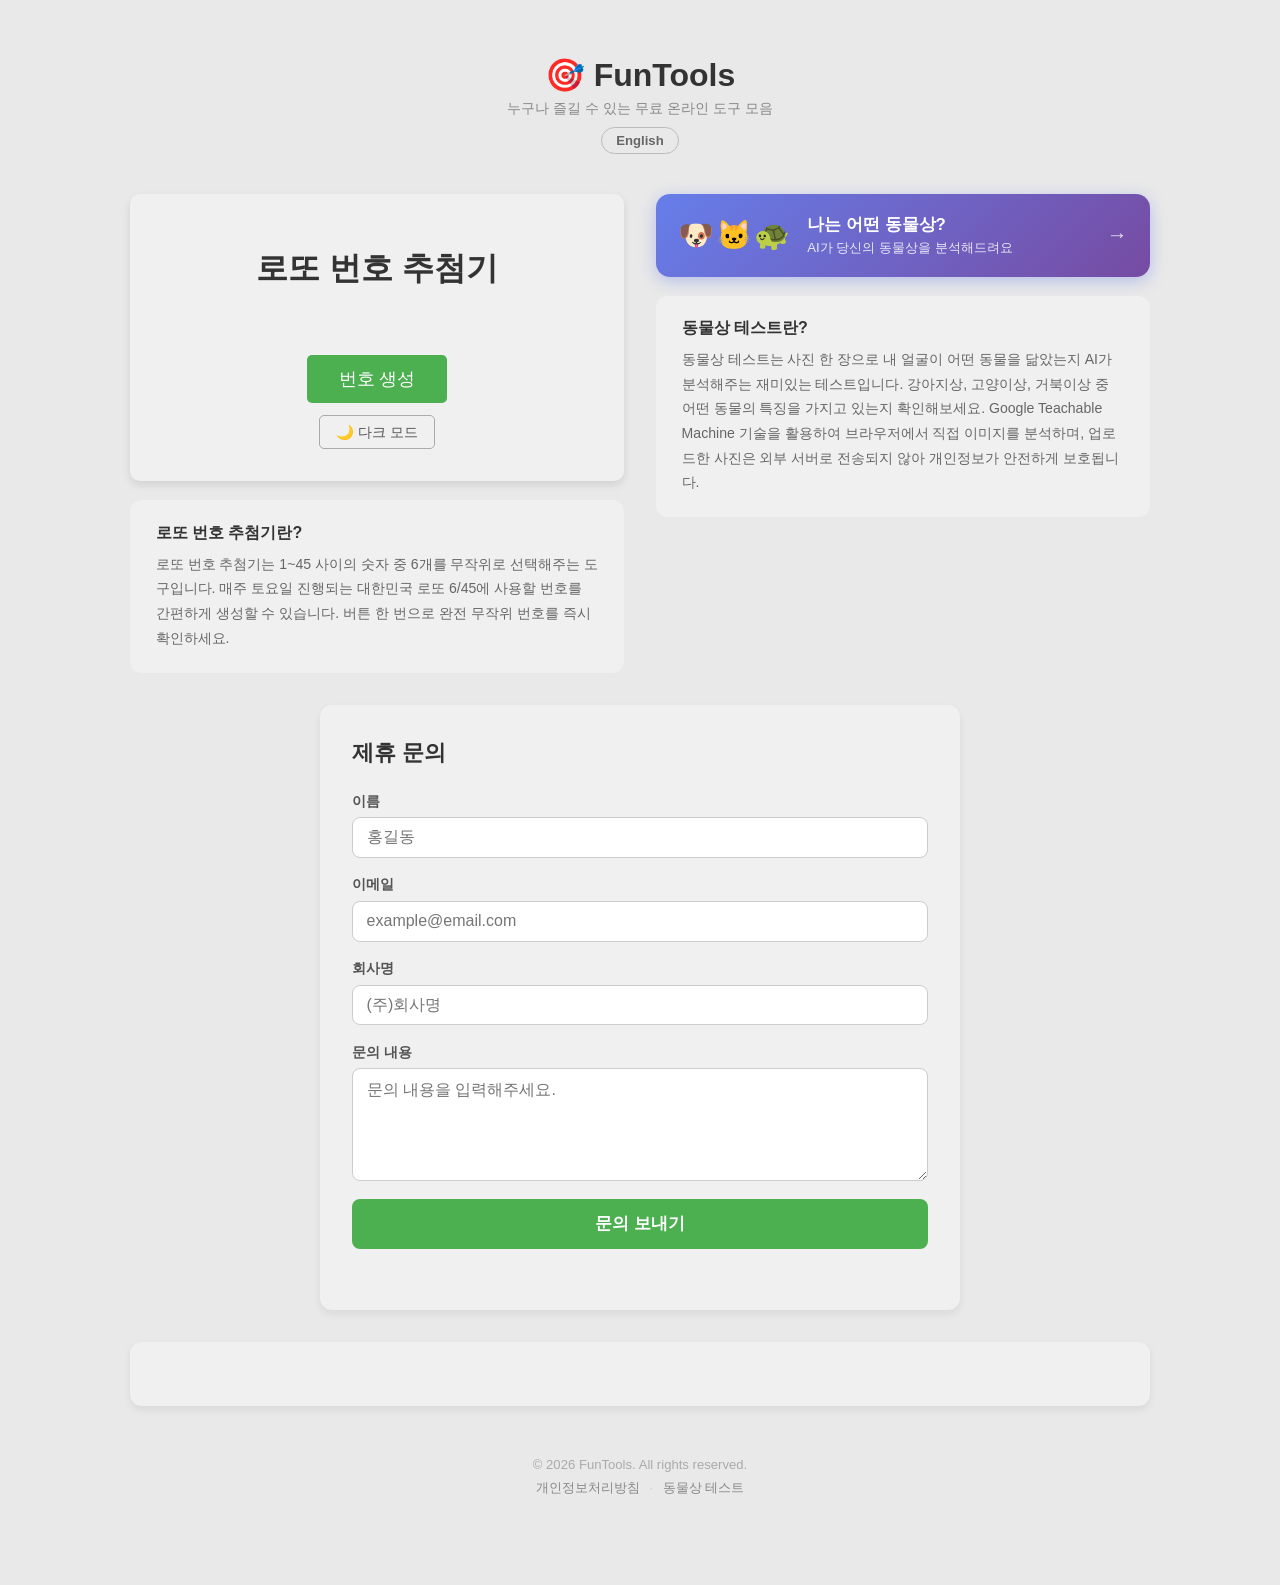
==== index.html @ 3e199669 "SEO 완전 최적화: OG, Twitter Card, canonical, hreflang, JSON-LD, sitemap, robots.txt - robots.txt 추가 (네이버" ====
<!DOCTYPE html>
<html lang="ko">
<head>
    <!-- Google tag (gtag.js) -->
    <script async src="https://www.googletagmanager.com/gtag/js?id=G-L7MKMMWJH9"></script>
    <script>
      window.dataLayer = window.dataLayer || [];
      function gtag(){dataLayer.push(arguments);}
      gtag('js', new Date());

      gtag('config', 'G-L7MKMMWJH9');
    </script>
    <script type="text/javascript">
      (function(c,l,a,r,i,t,y){
          c[a]=c[a]||function(){(c[a].q=c[a].q||[]).push(arguments)};
          t=l.createElement(r);t.async=1;t.src="https://www.clarity.ms/tag/"+i;
          y=l.getElementsByTagName(r)[0];y.parentNode.insertBefore(t,y);
      })(window, document, "clarity", "script", "wfk1ps9vyi");
    </script>
    <meta charset="UTF-8">
    <meta name="viewport" content="width=device-width, initial-scale=1.0">
    <title>FunTools — 로또 번호 추첨기 & 동물상 테스트</title>
    <meta name="description" content="무료 온라인 도구 모음. AI 동물상 테스트로 내 얼굴이 어떤 동물을 닮았는지 알아보고, 로또 번호 추첨기로 행운의 번호를 뽑아보세요.">
    <meta name="keywords" content="동물상 테스트, 로또 번호 추첨기, AI 테스트, 무료 도구, 재미있는 테스트">
    <meta name="robots" content="index, follow">
    <meta name="author" content="FunTools">
    <meta name="theme-color" content="#667eea">
    <!-- Canonical -->
    <link rel="canonical" href="https://vyohannn-lab.github.io/product-001/">
    <!-- hreflang -->
    <link rel="alternate" hreflang="ko" href="https://vyohannn-lab.github.io/product-001/">
    <link rel="alternate" hreflang="en" href="https://vyohannn-lab.github.io/product-001/">
    <link rel="alternate" hreflang="x-default" href="https://vyohannn-lab.github.io/product-001/">
    <!-- Open Graph -->
    <meta property="og:type" content="website">
    <meta property="og:site_name" content="FunTools">
    <meta property="og:title" content="FunTools — 로또 번호 추첨기 & 동물상 테스트">
    <meta property="og:description" content="무료 온라인 도구 모음. AI 동물상 테스트로 내 얼굴이 어떤 동물을 닮았는지 알아보고, 로또 번호 추첨기로 행운의 번호를 뽑아보세요.">
    <meta property="og:url" content="https://vyohannn-lab.github.io/product-001/">
    <meta property="og:locale" content="ko_KR">
    <meta property="og:locale:alternate" content="en_US">
    <!-- Twitter Card -->
    <meta name="twitter:card" content="summary">
    <meta name="twitter:title" content="FunTools — 로또 번호 추첨기 & 동물상 테스트">
    <meta name="twitter:description" content="무료 온라인 도구 모음. AI 동물상 테스트로 내 얼굴이 어떤 동물을 닮았는지 알아보고, 로또 번호 추첨기로 행운의 번호를 뽑아보세요.">
    <!-- Structured Data -->
    <script type="application/ld+json">
    {
      "@context": "https://schema.org",
      "@type": "WebSite",
      "name": "FunTools",
      "url": "https://vyohannn-lab.github.io/product-001/",
      "description": "무료 온라인 도구 모음 — 로또 번호 추첨기, AI 동물상 테스트",
      "inLanguage": ["ko", "en"]
    }
    </script>
    <script type="application/ld+json">
    {
      "@context": "https://schema.org",
      "@type": "ItemList",
      "name": "FunTools 도구 목록",
      "itemListElement": [
        {
          "@type": "ListItem",
          "position": 1,
          "name": "로또 번호 추첨기",
          "url": "https://vyohannn-lab.github.io/product-001/"
        },
        {
          "@type": "ListItem",
          "position": 2,
          "name": "AI 동물상 테스트",
          "url": "https://vyohannn-lab.github.io/product-001/animal-test.html"
        }
      ]
    }
    </script>
    <link rel="icon" href="hamsterman.ico" type="image/x-icon">
    <link rel="stylesheet" href="style.css">
    <meta name="google-adsense-account" content="ca-pub-7044177607385540">
    <script async src="https://pagead2.googlesyndication.com/pagead/js/adsbygoogle.js?client=ca-pub-7044177607385540" crossorigin="anonymous"></script>
</head>
<body>
<div class="page-outer">
    <div class="page-wrapper">

        <header class="site-header">
            <h1 class="site-title">🎯 FunTools</h1>
            <p class="site-desc" data-i18n="site-desc">누구나 즐길 수 있는 무료 온라인 도구 모음</p>
            <button class="lang-toggle" onclick="Lang.toggle()">English</button>
        </header>

        <!-- 2-column on desktop, 1-column on mobile -->
        <div class="tools-grid">
            <div class="tool-col">
                <lotto-generator></lotto-generator>
                <section class="content-section">
                    <h2 class="section-title" data-i18n="lotto-section-title">로또 번호 추첨기란?</h2>
                    <p class="section-text" data-i18n="lotto-section-text">로또 번호 추첨기는 1~45 사이의 숫자 중 6개를 무작위로 선택해주는 도구입니다. 매주 토요일 진행되는 대한민국 로또 6/45에 사용할 번호를 간편하게 생성할 수 있습니다. 버튼 한 번으로 완전 무작위 번호를 즉시 확인하세요.</p>
                </section>
            </div>
            <div class="tool-col">
                <a href="animal-test.html" class="animal-banner">
                    <div class="animal-banner-icons">🐶🐱🐢</div>
                    <div class="animal-banner-text">
                        <strong data-i18n="animal-banner-title">나는 어떤 동물상?</strong>
                        <span data-i18n="animal-banner-sub">AI가 당신의 동물상을 분석해드려요</span>
                    </div>
                    <div class="animal-banner-arrow">→</div>
                </a>
                <section class="content-section">
                    <h2 class="section-title" data-i18n="animal-section-title">동물상 테스트란?</h2>
                    <p class="section-text" data-i18n="animal-section-text">동물상 테스트는 사진 한 장으로 내 얼굴이 어떤 동물을 닮았는지 AI가 분석해주는 재미있는 테스트입니다. 강아지상, 고양이상, 거북이상 중 어떤 동물의 특징을 가지고 있는지 확인해보세요. Google Teachable Machine 기술을 활용하여 브라우저에서 직접 이미지를 분석하며, 업로드한 사진은 외부 서버로 전송되지 않아 개인정보가 안전하게 보호됩니다.</p>
                </section>
            </div>
        </div>

        <section class="contact-section">
            <h2 data-i18n="contact-title">제휴 문의</h2>
            <form id="contact-form" action="https://formspree.io/f/mvzdazzj" method="POST">
                <div class="form-group">
                    <label for="name" data-i18n="label-name">이름</label>
                    <input type="text" id="name" name="name" data-i18n-placeholder="ph-name" placeholder="홍길동" required>
                </div>
                <div class="form-group">
                    <label for="email" data-i18n="label-email">이메일</label>
                    <input type="email" id="email" name="email" placeholder="example@email.com" required>
                </div>
                <div class="form-group">
                    <label for="company" data-i18n="label-company">회사명</label>
                    <input type="text" id="company" name="company" data-i18n-placeholder="ph-company" placeholder="(주)회사명">
                </div>
                <div class="form-group">
                    <label for="message" data-i18n="label-message">문의 내용</label>
                    <textarea id="message" name="message" rows="5" data-i18n-placeholder="ph-message" placeholder="문의 내용을 입력해주세요." required></textarea>
                </div>
                <button type="submit" class="submit-btn" data-i18n="submit-btn">문의 보내기</button>
                <p class="form-status" id="form-status"></p>
            </form>
        </section>

        <section class="disqus-section">
            <div id="disqus_thread"></div>
            <script>
                (function() {
                    var d = document, s = d.createElement('script');
                    s.src = 'https://product-001.disqus.com/embed.js';
                    s.setAttribute('data-timestamp', +new Date());
                    (d.head || d.body).appendChild(s);
                })();
            </script>
            <noscript>Please enable JavaScript to view the <a href="https://disqus.com/?ref_noscript">comments powered by Disqus.</a></noscript>
        </section>

        <footer class="site-footer">
            <p>© 2026 FunTools. All rights reserved.</p>
            <nav class="footer-nav">
                <a href="privacy.html" data-i18n="footer-privacy">개인정보처리방침</a>
                <span>·</span>
                <a href="animal-test.html" data-i18n="footer-animal">동물상 테스트</a>
            </nav>
        </footer>

    </div>
</div>

<script src="i18n.js"></script>
<script src="main.js"></script>
<script>
    window.TRANSLATIONS = {
        ko: {
            'page-title': 'FunTools — 로또 번호 추첨기 & 동물상 테스트',
            'site-desc': '누구나 즐길 수 있는 무료 온라인 도구 모음',
            'lotto-section-title': '로또 번호 추첨기란?',
            'lotto-section-text': '로또 번호 추첨기는 1~45 사이의 숫자 중 6개를 무작위로 선택해주는 도구입니다. 매주 토요일 진행되는 대한민국 로또 6/45에 사용할 번호를 간편하게 생성할 수 있습니다. 버튼 한 번으로 완전 무작위 번호를 즉시 확인하세요.',
            'animal-banner-title': '나는 어떤 동물상?',
            'animal-banner-sub': 'AI가 당신의 동물상을 분석해드려요',
            'animal-section-title': '동물상 테스트란?',
            'animal-section-text': '동물상 테스트는 사진 한 장으로 내 얼굴이 어떤 동물을 닮았는지 AI가 분석해주는 재미있는 테스트입니다. 강아지상, 고양이상, 거북이상 중 어떤 동물의 특징을 가지고 있는지 확인해보세요. Google Teachable Machine 기술을 활용하여 브라우저에서 직접 이미지를 분석하며, 업로드한 사진은 외부 서버로 전송되지 않아 개인정보가 안전하게 보호됩니다.',
            'contact-title': '제휴 문의',
            'label-name': '이름', 'label-email': '이메일', 'label-company': '회사명', 'label-message': '문의 내용',
            'ph-name': '홍길동', 'ph-company': '(주)회사명', 'ph-message': '문의 내용을 입력해주세요.',
            'submit-btn': '문의 보내기',
            'footer-privacy': '개인정보처리방침', 'footer-animal': '동물상 테스트',
            'form-success': '문의가 접수되었습니다. 감사합니다!',
            'form-error': '전송에 실패했습니다. 다시 시도해주세요.',
            'form-sending': '전송 중...',
        },
        en: {
            'page-title': 'FunTools — Lotto Number Generator & Animal Face Test',
            'site-desc': 'A free collection of fun online tools for everyone',
            'lotto-section-title': 'What is the Lotto Number Generator?',
            'lotto-section-text': 'The Lotto Number Generator randomly picks 6 numbers between 1 and 45 — perfect for the Korean Lotto 6/45 drawn every Saturday. Get a completely random set of lucky numbers with just one click.',
            'animal-banner-title': 'Which Animal Do I Resemble?',
            'animal-banner-sub': 'AI analyzes your animal face type from a photo',
            'animal-section-title': 'What is the Animal Face Test?',
            'animal-section-text': 'The Animal Face Test is a fun AI-powered test that analyzes which animal your face resembles — dog, cat, or turtle. Powered by Google Teachable Machine, all image analysis runs directly in your browser. Your photo is never sent to any external server.',
            'contact-title': 'Partnership Inquiry',
            'label-name': 'Name', 'label-email': 'Email', 'label-company': 'Company', 'label-message': 'Message',
            'ph-name': 'John Doe', 'ph-company': 'Company Name', 'ph-message': 'Please enter your inquiry.',
            'submit-btn': 'Send Inquiry',
            'footer-privacy': 'Privacy Policy', 'footer-animal': 'Animal Face Test',
            'form-success': 'Your inquiry has been received. Thank you!',
            'form-error': 'Failed to send. Please try again.',
            'form-sending': 'Sending...',
        }
    };

    Lang.init();

    const form = document.getElementById('contact-form');
    const status = document.getElementById('form-status');

    form.addEventListener('submit', async (e) => {
        e.preventDefault();
        const btn = form.querySelector('.submit-btn');
        const t = window.TRANSLATIONS[Lang.get()];
        btn.disabled = true;
        btn.textContent = t['form-sending'];

        const res = await fetch(form.action, {
            method: 'POST',
            body: new FormData(form),
            headers: { 'Accept': 'application/json' }
        });

        if (res.ok) {
            status.textContent = t['form-success'];
            status.className = 'form-status success';
            form.reset();
        } else {
            status.textContent = t['form-error'];
            status.className = 'form-status error';
        }

        btn.disabled = false;
        btn.textContent = t['submit-btn'];
    });
</script>
</body>
</html>
---- style.css ----
/* === Reset & Base === */
*, *::before, *::after { box-sizing: border-box; margin: 0; padding: 0; }

body {
    min-height: 100vh;
    font-family: 'Apple SD Gothic Neo', 'Noto Sans KR', sans-serif;
    background-color: #e9e9e9;
    transition: background-color 0.3s;
    color: #333;
}

body[data-theme="dark"] { background-color: #1a1a2e; color: #e0e0e0; }

/* === Page outer: centering wrapper === */
.page-outer {
    display: flex;
    justify-content: center;
    padding: 2rem 1rem 4rem;
}

/* === Page wrapper: main content column === */
.page-wrapper {
    width: 100%;
    max-width: 520px;
    display: flex;
    flex-direction: column;
    gap: 2rem;
}

/* Tablet */
@media (min-width: 640px) {
    .page-outer { padding: 2.5rem 1.5rem 4rem; }
}

/* Desktop */
@media (min-width: 960px) {
    .page-outer  { padding: 3rem 2rem 5rem; }
    .page-wrapper { max-width: 1020px; }
}

/* === Site header === */
.site-header {
    text-align: center;
    padding: 0.5rem 0;
}

.site-title {
    font-size: 2rem;
    font-weight: 900;
    color: #333;
    transition: color 0.3s;
}

body[data-theme="dark"] .site-title { color: #e0e0e0; }

.site-desc {
    font-size: 0.9rem;
    color: #888;
    margin-top: 0.3rem;
}

body[data-theme="dark"] .site-desc { color: #aaa; }

/* === Language toggle === */
.lang-toggle {
    display: inline-block;
    margin-top: 0.6rem;
    padding: 0.3rem 0.9rem;
    border: 1.5px solid #bbb;
    border-radius: 20px;
    background: none;
    font-size: 0.82rem;
    font-weight: 600;
    cursor: pointer;
    color: #666;
    transition: border-color 0.2s, color 0.2s;
}

.lang-toggle:hover { border-color: #667eea; color: #667eea; }
body[data-theme="dark"] .lang-toggle { color: #bbb; border-color: #555; }
body[data-theme="dark"] .lang-toggle:hover { border-color: #9a8fd8; color: #9a8fd8; }

/* === Tools grid: 1-col mobile → 2-col desktop === */
.tools-grid {
    display: grid;
    grid-template-columns: 1fr;
    gap: 1.5rem;
    width: 100%;
}

@media (min-width: 960px) {
    .tools-grid {
        grid-template-columns: 1fr 1fr;
        gap: 2rem;
        align-items: start;
    }
}

.tool-col {
    display: flex;
    flex-direction: column;
    gap: 1.2rem;
}

/* === Animal banner === */
.animal-banner {
    width: 100%;
    display: flex;
    align-items: center;
    gap: 1rem;
    background: linear-gradient(135deg, #667eea, #764ba2);
    border-radius: 14px;
    padding: 1.2rem 1.4rem;
    text-decoration: none;
    color: white;
    box-shadow: 0 4px 16px rgba(102, 126, 234, 0.4);
    transition: transform 0.15s, box-shadow 0.15s;
}

.animal-banner:hover {
    transform: translateY(-2px);
    box-shadow: 0 8px 24px rgba(102, 126, 234, 0.55);
}

.animal-banner:active { transform: scale(0.98); }

.animal-banner-icons { font-size: 1.8rem; letter-spacing: 0.1rem; flex-shrink: 0; }

.animal-banner-text { display: flex; flex-direction: column; gap: 0.2rem; flex: 1; }
.animal-banner-text strong { font-size: 1.05rem; font-weight: 800; }
.animal-banner-text span   { font-size: 0.82rem; opacity: 0.85; }

.animal-banner-arrow { font-size: 1.3rem; opacity: 0.8; flex-shrink: 0; }

/* === Content description sections === */
.content-section {
    width: 100%;
    background-color: #f0f0f0;
    border-radius: 12px;
    padding: 1.4rem 1.6rem;
    transition: background-color 0.3s;
}

body[data-theme="dark"] .content-section { background-color: #16213e; }

.section-title {
    font-size: 1rem;
    font-weight: 700;
    color: #333;
    margin-bottom: 0.5rem;
    transition: color 0.3s;
}

body[data-theme="dark"] .section-title { color: #ddd; }

.section-text {
    font-size: 0.88rem;
    color: #666;
    line-height: 1.75;
    transition: color 0.3s;
}

body[data-theme="dark"] .section-text { color: #aaa; }

/* === Contact section === */
.contact-section {
    width: 100%;
    background-color: #f0f0f0;
    border-radius: 12px;
    padding: 2rem;
    box-shadow: 0 4px 8px rgba(0, 0, 0, 0.07);
    transition: background-color 0.3s, color 0.3s;
}

body[data-theme="dark"] .contact-section {
    background-color: #16213e;
    box-shadow: 0 4px 8px rgba(0, 0, 0, 0.4);
}

/* On desktop, center the contact form */
@media (min-width: 960px) {
    .contact-section {
        max-width: 640px;
        margin: 0 auto;
        width: 100%;
    }
}

.contact-section h2 {
    margin: 0 0 1.5rem;
    font-size: 1.4rem;
    color: #333;
    transition: color 0.3s;
}

body[data-theme="dark"] .contact-section h2 { color: #e0e0e0; }

.form-group {
    display: flex;
    flex-direction: column;
    margin-bottom: 1.1rem;
}

.form-group label {
    font-size: 0.9rem;
    font-weight: bold;
    margin-bottom: 0.4rem;
    color: #555;
    transition: color 0.3s;
}

body[data-theme="dark"] .form-group label { color: #aaa; }

.form-group input,
.form-group textarea {
    padding: 0.65rem 0.85rem;
    border: 1px solid #ccc;
    border-radius: 8px;
    font-size: 1rem;
    font-family: inherit;
    background-color: #fff;
    color: #333;
    transition: border-color 0.2s, background-color 0.3s, color 0.3s;
    outline: none;
}

.form-group input:focus,
.form-group textarea:focus { border-color: #667eea; }

body[data-theme="dark"] .form-group input,
body[data-theme="dark"] .form-group textarea {
    background-color: #0f3460;
    border-color: #2a4a7f;
    color: #e0e0e0;
}

body[data-theme="dark"] .form-group input::placeholder,
body[data-theme="dark"] .form-group textarea::placeholder { color: #7a9cc0; }

.submit-btn {
    width: 100%;
    padding: 0.85rem;
    font-size: 1.05rem;
    font-weight: bold;
    cursor: pointer;
    border: none;
    border-radius: 8px;
    background-color: #4CAF50;
    color: white;
    transition: background-color 0.3s;
}

.submit-btn:hover:not(:disabled) { background-color: #45a049; }
.submit-btn:disabled { opacity: 0.6; cursor: not-allowed; }

.form-status {
    margin: 0.75rem 0 0;
    font-size: 0.9rem;
    text-align: center;
    min-height: 1.2em;
}

.form-status.success { color: #4CAF50; }
.form-status.error   { color: #e53935; }

/* === Disqus section === */
.disqus-section {
    width: 100%;
    background-color: #f0f0f0;
    border-radius: 12px;
    padding: 2rem;
    box-shadow: 0 4px 8px rgba(0, 0, 0, 0.07);
    transition: background-color 0.3s;
}

body[data-theme="dark"] .disqus-section {
    background-color: #16213e;
    box-shadow: 0 4px 8px rgba(0, 0, 0, 0.4);
}

/* === Footer === */
.site-footer {
    width: 100%;
    padding: 1.2rem 1rem 0.5rem;
    text-align: center;
    font-size: 0.82rem;
    color: #aaa;
}

.footer-nav {
    margin-top: 0.4rem;
    display: flex;
    justify-content: center;
    align-items: center;
    gap: 0.6rem;
}

.footer-nav a { color: #888; text-decoration: none; }
.footer-nav a:hover { color: #555; text-decoration: underline; }
.footer-nav span { color: #ccc; }
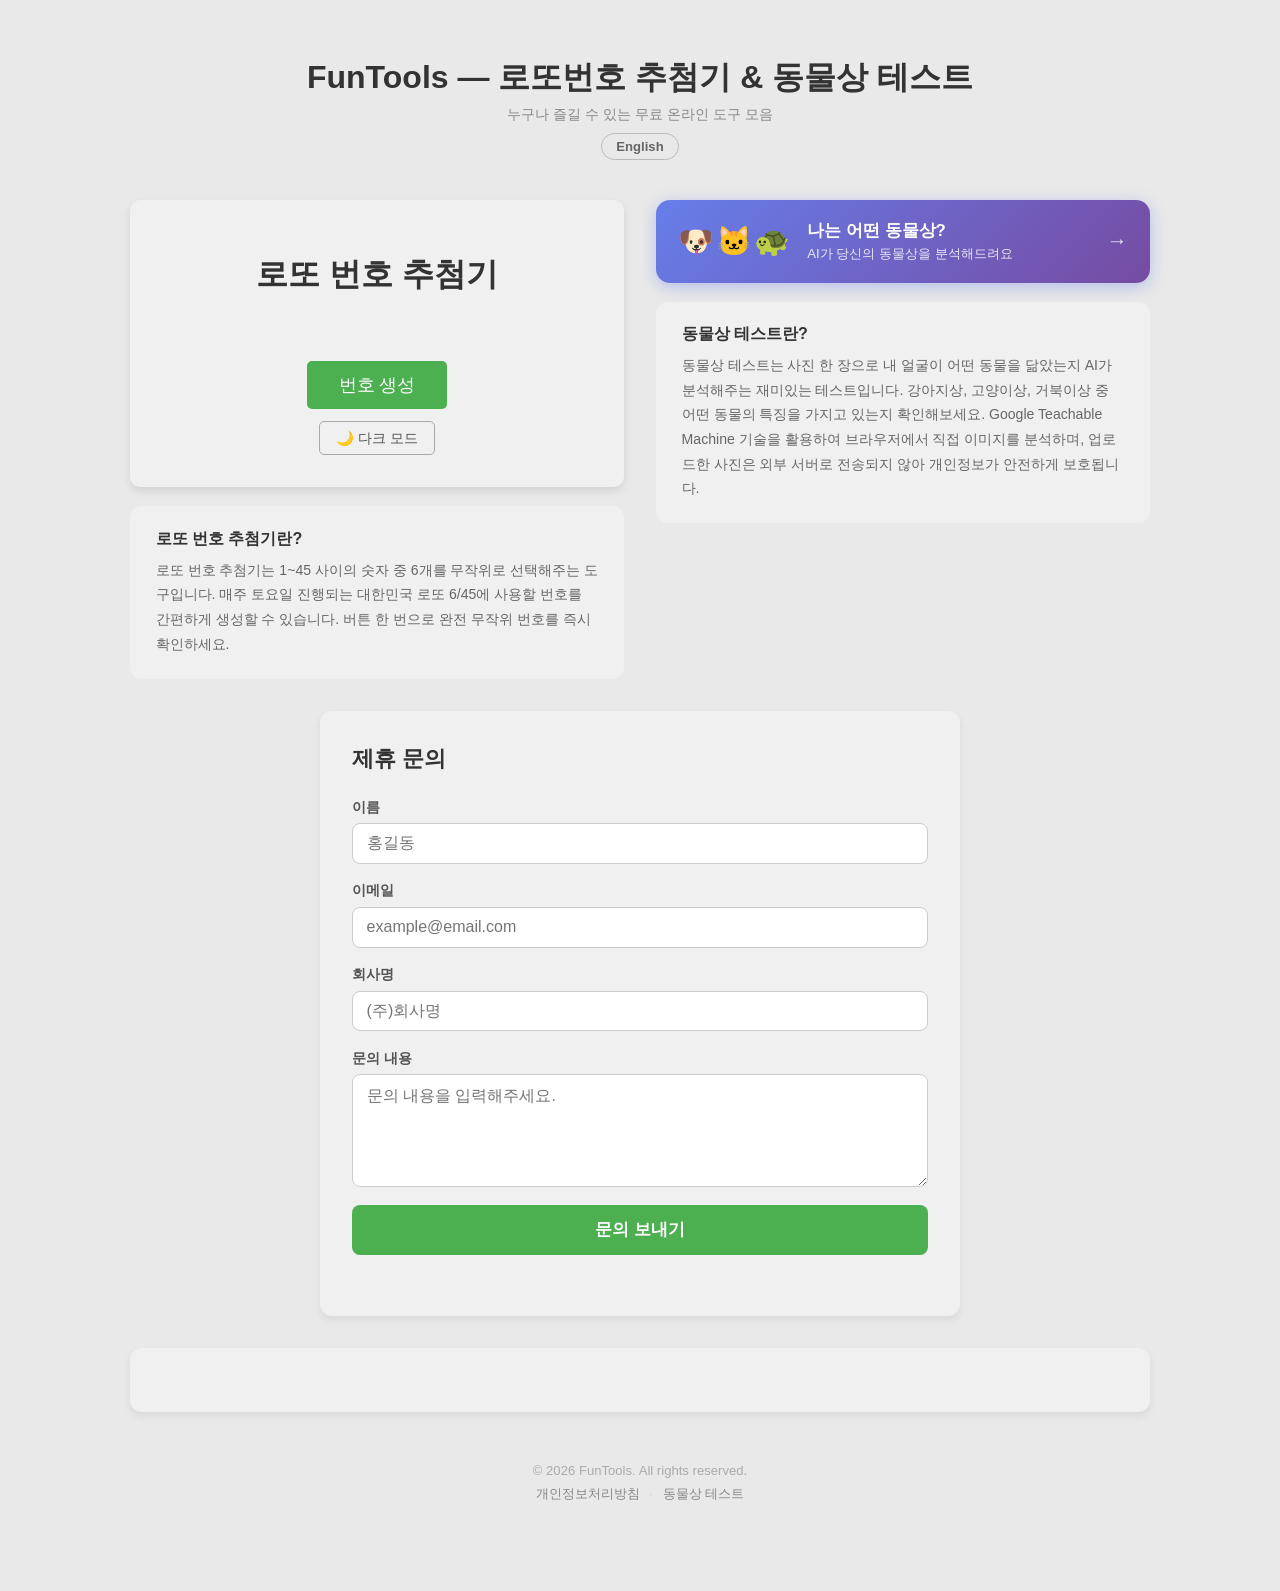
==== commit c2251276: "SEO 성능 개선: 렌더블로킹 제거, JS 압축, 404, CNAME, H1 키워드 - Clarity 스크립트를 head → body 끝으로 이동 (렌더블로킹 HIGH 해결) - " ====
--- a/index.html
+++ b/index.html
@@ -10,13 +10,9 @@
 
       gtag('config', 'G-L7MKMMWJH9');
     </script>
-    <script type="text/javascript">
-      (function(c,l,a,r,i,t,y){
-          c[a]=c[a]||function(){(c[a].q=c[a].q||[]).push(arguments)};
-          t=l.createElement(r);t.async=1;t.src="https://www.clarity.ms/tag/"+i;
-          y=l.getElementsByTagName(r)[0];y.parentNode.insertBefore(t,y);
-      })(window, document, "clarity", "script", "wfk1ps9vyi");
-    </script>
+    <link rel="preconnect" href="https://www.googletagmanager.com">
+    <link rel="preconnect" href="https://pagead2.googlesyndication.com" crossorigin>
+    <link rel="dns-prefetch" href="https://www.clarity.ms">
     <meta charset="UTF-8">
     <meta name="viewport" content="width=device-width, initial-scale=1.0">
     <title>FunTools — 로또 번호 추첨기 & 동물상 테스트</title>
@@ -26,17 +22,17 @@
     <meta name="author" content="FunTools">
     <meta name="theme-color" content="#667eea">
     <!-- Canonical -->
-    <link rel="canonical" href="https://vyohannn-lab.github.io/product-001/">
+    <link rel="canonical" href="https://hamsterman.sbs/">
     <!-- hreflang -->
-    <link rel="alternate" hreflang="ko" href="https://vyohannn-lab.github.io/product-001/">
-    <link rel="alternate" hreflang="en" href="https://vyohannn-lab.github.io/product-001/">
-    <link rel="alternate" hreflang="x-default" href="https://vyohannn-lab.github.io/product-001/">
+    <link rel="alternate" hreflang="ko" href="https://hamsterman.sbs/">
+    <link rel="alternate" hreflang="en" href="https://hamsterman.sbs/">
+    <link rel="alternate" hreflang="x-default" href="https://hamsterman.sbs/">
     <!-- Open Graph -->
     <meta property="og:type" content="website">
     <meta property="og:site_name" content="FunTools">
     <meta property="og:title" content="FunTools — 로또 번호 추첨기 & 동물상 테스트">
     <meta property="og:description" content="무료 온라인 도구 모음. AI 동물상 테스트로 내 얼굴이 어떤 동물을 닮았는지 알아보고, 로또 번호 추첨기로 행운의 번호를 뽑아보세요.">
-    <meta property="og:url" content="https://vyohannn-lab.github.io/product-001/">
+    <meta property="og:url" content="https://hamsterman.sbs/">
     <meta property="og:locale" content="ko_KR">
     <meta property="og:locale:alternate" content="en_US">
     <!-- Twitter Card -->
@@ -49,7 +45,7 @@
       "@context": "https://schema.org",
       "@type": "WebSite",
       "name": "FunTools",
-      "url": "https://vyohannn-lab.github.io/product-001/",
+      "url": "https://hamsterman.sbs/",
       "description": "무료 온라인 도구 모음 — 로또 번호 추첨기, AI 동물상 테스트",
       "inLanguage": ["ko", "en"]
     }
@@ -64,13 +60,13 @@
           "@type": "ListItem",
           "position": 1,
           "name": "로또 번호 추첨기",
-          "url": "https://vyohannn-lab.github.io/product-001/"
+          "url": "https://hamsterman.sbs/"
         },
         {
           "@type": "ListItem",
           "position": 2,
           "name": "AI 동물상 테스트",
-          "url": "https://vyohannn-lab.github.io/product-001/animal-test.html"
+          "url": "https://hamsterman.sbs/animal-test.html"
         }
       ]
     }
@@ -85,7 +81,7 @@
     <div class="page-wrapper">
 
         <header class="site-header">
-            <h1 class="site-title">🎯 FunTools</h1>
+            <h1 class="site-title" data-i18n="site-h1">FunTools — 로또번호 추첨기 & 동물상 테스트</h1>
             <p class="site-desc" data-i18n="site-desc">누구나 즐길 수 있는 무료 온라인 도구 모음</p>
             <button class="lang-toggle" onclick="Lang.toggle()">English</button>
         </header>
@@ -170,6 +166,7 @@
     window.TRANSLATIONS = {
         ko: {
             'page-title': 'FunTools — 로또 번호 추첨기 & 동물상 테스트',
+            'site-h1': 'FunTools — 로또번호 추첨기 & 동물상 테스트',
             'site-desc': '누구나 즐길 수 있는 무료 온라인 도구 모음',
             'lotto-section-title': '로또 번호 추첨기란?',
             'lotto-section-text': '로또 번호 추첨기는 1~45 사이의 숫자 중 6개를 무작위로 선택해주는 도구입니다. 매주 토요일 진행되는 대한민국 로또 6/45에 사용할 번호를 간편하게 생성할 수 있습니다. 버튼 한 번으로 완전 무작위 번호를 즉시 확인하세요.',
@@ -188,6 +185,7 @@
         },
         en: {
             'page-title': 'FunTools — Lotto Number Generator & Animal Face Test',
+            'site-h1': 'FunTools — Lotto Number Generator & Animal Face Test',
             'site-desc': 'A free collection of fun online tools for everyone',
             'lotto-section-title': 'What is the Lotto Number Generator?',
             'lotto-section-text': 'The Lotto Number Generator randomly picks 6 numbers between 1 and 45 — perfect for the Korean Lotto 6/45 drawn every Saturday. Get a completely random set of lucky numbers with just one click.',
@@ -237,5 +235,6 @@
         btn.textContent = t['submit-btn'];
     });
 </script>
+<script>(function(c,l,a,r,i,t,y){c[a]=c[a]||function(){(c[a].q=c[a].q||[]).push(arguments)};t=l.createElement(r);t.async=1;t.src="https://www.clarity.ms/tag/"+i;y=l.getElementsByTagName(r)[0];y.parentNode.insertBefore(t,y)})(window,document,"clarity","script","wfk1ps9vyi");</script>
 </body>
 </html>
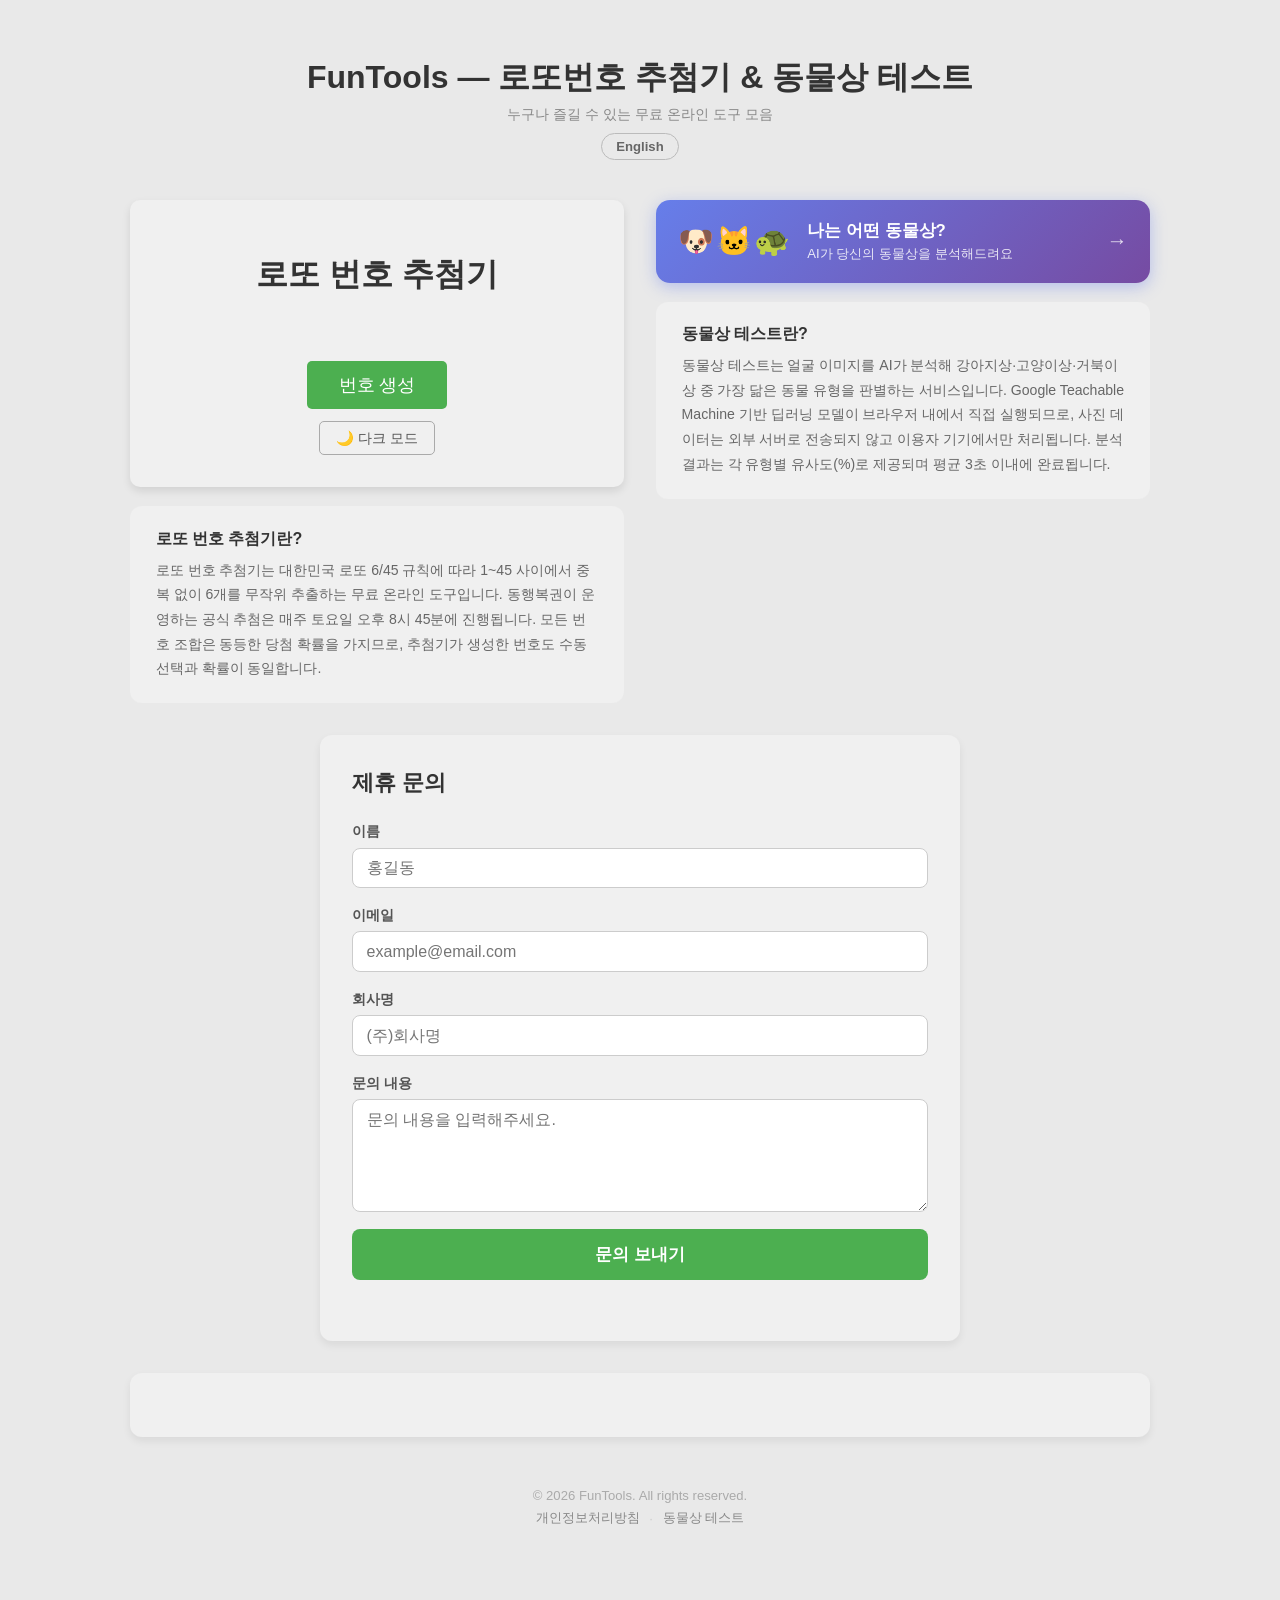
==== commit ab7fb25d: "GEO 최적화: AI 검색 인용 최적화, 구조화 데이터 강화, 콘텐츠 권위성 향상 구조화 데이터 (JSON-LD): - index.html: Organization 스키마 추가 (" ====
--- a/index.html
+++ b/index.html
@@ -71,6 +71,61 @@
       ]
     }
     </script>
+    <script type="application/ld+json">
+    {
+      "@context": "https://schema.org",
+      "@type": "Organization",
+      "name": "FunTools",
+      "url": "https://hamsterman.sbs/",
+      "description": "무료 온라인 도구 모음 서비스. 로또번호 추첨기와 AI 동물상 테스트를 무료로 제공합니다.",
+      "foundingDate": "2026",
+      "contactPoint": {
+        "@type": "ContactPoint",
+        "contactType": "customer support",
+        "url": "https://hamsterman.sbs/#contact"
+      }
+    }
+    </script>
+    <script type="application/ld+json">
+    {
+      "@context": "https://schema.org",
+      "@type": "FAQPage",
+      "mainEntity": [
+        {
+          "@type": "Question",
+          "name": "로또 번호 추첨기는 어떻게 작동하나요?",
+          "acceptedAnswer": {
+            "@type": "Answer",
+            "text": "로또 번호 추첨기는 JavaScript 난수 알고리즘(Math.random)으로 1~45 사이에서 중복 없이 6개의 번호를 무작위 추출합니다. 모든 번호 조합은 동등한 확률을 가지며, 실제 로또 추첨과 완전히 독립적으로 생성됩니다."
+          }
+        },
+        {
+          "@type": "Question",
+          "name": "로또 번호 추첨기는 무료인가요?",
+          "acceptedAnswer": {
+            "@type": "Answer",
+            "text": "네, FunTools의 로또 번호 추첨기는 완전 무료입니다. 회원가입이나 앱 설치 없이 브라우저에서 즉시 이용 가능합니다."
+          }
+        },
+        {
+          "@type": "Question",
+          "name": "동물상 테스트란 무엇인가요?",
+          "acceptedAnswer": {
+            "@type": "Answer",
+            "text": "동물상 테스트는 얼굴 사진을 AI가 분석해 강아지상·고양이상·거북이상 중 가장 닮은 동물 유형을 판별하는 무료 서비스입니다. Google Teachable Machine 기반 모델이 브라우저에서 실행되어 사진이 외부로 전송되지 않습니다."
+          }
+        },
+        {
+          "@type": "Question",
+          "name": "동물상 테스트는 어떤 동물상을 분석하나요?",
+          "acceptedAnswer": {
+            "@type": "Answer",
+            "text": "강아지상, 고양이상, 거북이상 세 가지 유형을 분석합니다. 결과는 각 유형별 유사도(%)로 수치 제공되며, 평균 3초 이내에 완료됩니다."
+          }
+        }
+      ]
+    }
+    </script>
     <link rel="icon" href="hamsterman.ico" type="image/x-icon">
     <link rel="stylesheet" href="style.css">
     <meta name="google-adsense-account" content="ca-pub-7044177607385540">
@@ -169,11 +224,11 @@
             'site-h1': 'FunTools — 로또번호 추첨기 & 동물상 테스트',
             'site-desc': '누구나 즐길 수 있는 무료 온라인 도구 모음',
             'lotto-section-title': '로또 번호 추첨기란?',
-            'lotto-section-text': '로또 번호 추첨기는 1~45 사이의 숫자 중 6개를 무작위로 선택해주는 도구입니다. 매주 토요일 진행되는 대한민국 로또 6/45에 사용할 번호를 간편하게 생성할 수 있습니다. 버튼 한 번으로 완전 무작위 번호를 즉시 확인하세요.',
+            'lotto-section-text': '로또 번호 추첨기는 대한민국 로또 6/45 규칙에 따라 1~45 사이에서 중복 없이 6개를 무작위 추출하는 무료 온라인 도구입니다. 동행복권이 운영하는 공식 추첨은 매주 토요일 오후 8시 45분에 진행됩니다. 모든 번호 조합은 동등한 당첨 확률을 가지므로, 추첨기가 생성한 번호도 수동 선택과 확률이 동일합니다.',
             'animal-banner-title': '나는 어떤 동물상?',
             'animal-banner-sub': 'AI가 당신의 동물상을 분석해드려요',
             'animal-section-title': '동물상 테스트란?',
-            'animal-section-text': '동물상 테스트는 사진 한 장으로 내 얼굴이 어떤 동물을 닮았는지 AI가 분석해주는 재미있는 테스트입니다. 강아지상, 고양이상, 거북이상 중 어떤 동물의 특징을 가지고 있는지 확인해보세요. Google Teachable Machine 기술을 활용하여 브라우저에서 직접 이미지를 분석하며, 업로드한 사진은 외부 서버로 전송되지 않아 개인정보가 안전하게 보호됩니다.',
+            'animal-section-text': '동물상 테스트는 얼굴 이미지를 AI가 분석해 강아지상·고양이상·거북이상 중 가장 닮은 동물 유형을 판별하는 서비스입니다. Google Teachable Machine 기반 딥러닝 모델이 브라우저 내에서 직접 실행되므로, 사진 데이터는 외부 서버로 전송되지 않고 이용자 기기에서만 처리됩니다. 분석 결과는 각 유형별 유사도(%)로 제공되며 평균 3초 이내에 완료됩니다.',
             'contact-title': '제휴 문의',
             'label-name': '이름', 'label-email': '이메일', 'label-company': '회사명', 'label-message': '문의 내용',
             'ph-name': '홍길동', 'ph-company': '(주)회사명', 'ph-message': '문의 내용을 입력해주세요.',
@@ -188,11 +243,11 @@
             'site-h1': 'FunTools — Lotto Number Generator & Animal Face Test',
             'site-desc': 'A free collection of fun online tools for everyone',
             'lotto-section-title': 'What is the Lotto Number Generator?',
-            'lotto-section-text': 'The Lotto Number Generator randomly picks 6 numbers between 1 and 45 — perfect for the Korean Lotto 6/45 drawn every Saturday. Get a completely random set of lucky numbers with just one click.',
+            'lotto-section-text': 'The Lotto Number Generator is a free online tool that selects 6 unique numbers from 1–45 following Korea\'s Lotto 6/45 rules. Official draws are held every Saturday at 8:45 PM KST, operated by Dong-haeng Lottery. Every combination has an equal probability, so machine-generated numbers carry the same odds as any hand-picked set.',
             'animal-banner-title': 'Which Animal Do I Resemble?',
             'animal-banner-sub': 'AI analyzes your animal face type from a photo',
             'animal-section-title': 'What is the Animal Face Test?',
-            'animal-section-text': 'The Animal Face Test is a fun AI-powered test that analyzes which animal your face resembles — dog, cat, or turtle. Powered by Google Teachable Machine, all image analysis runs directly in your browser. Your photo is never sent to any external server.',
+            'animal-section-text': 'The Animal Face Test uses a deep learning model (Google Teachable Machine) to classify your face as a Dog, Cat, or Turtle type. All AI inference runs directly in your browser — your photo is never transmitted to any server. Results show a similarity score (%) for each animal type and are ready within an average of 3 seconds.',
             'contact-title': 'Partnership Inquiry',
             'label-name': 'Name', 'label-email': 'Email', 'label-company': 'Company', 'label-message': 'Message',
             'ph-name': 'John Doe', 'ph-company': 'Company Name', 'ph-message': 'Please enter your inquiry.',
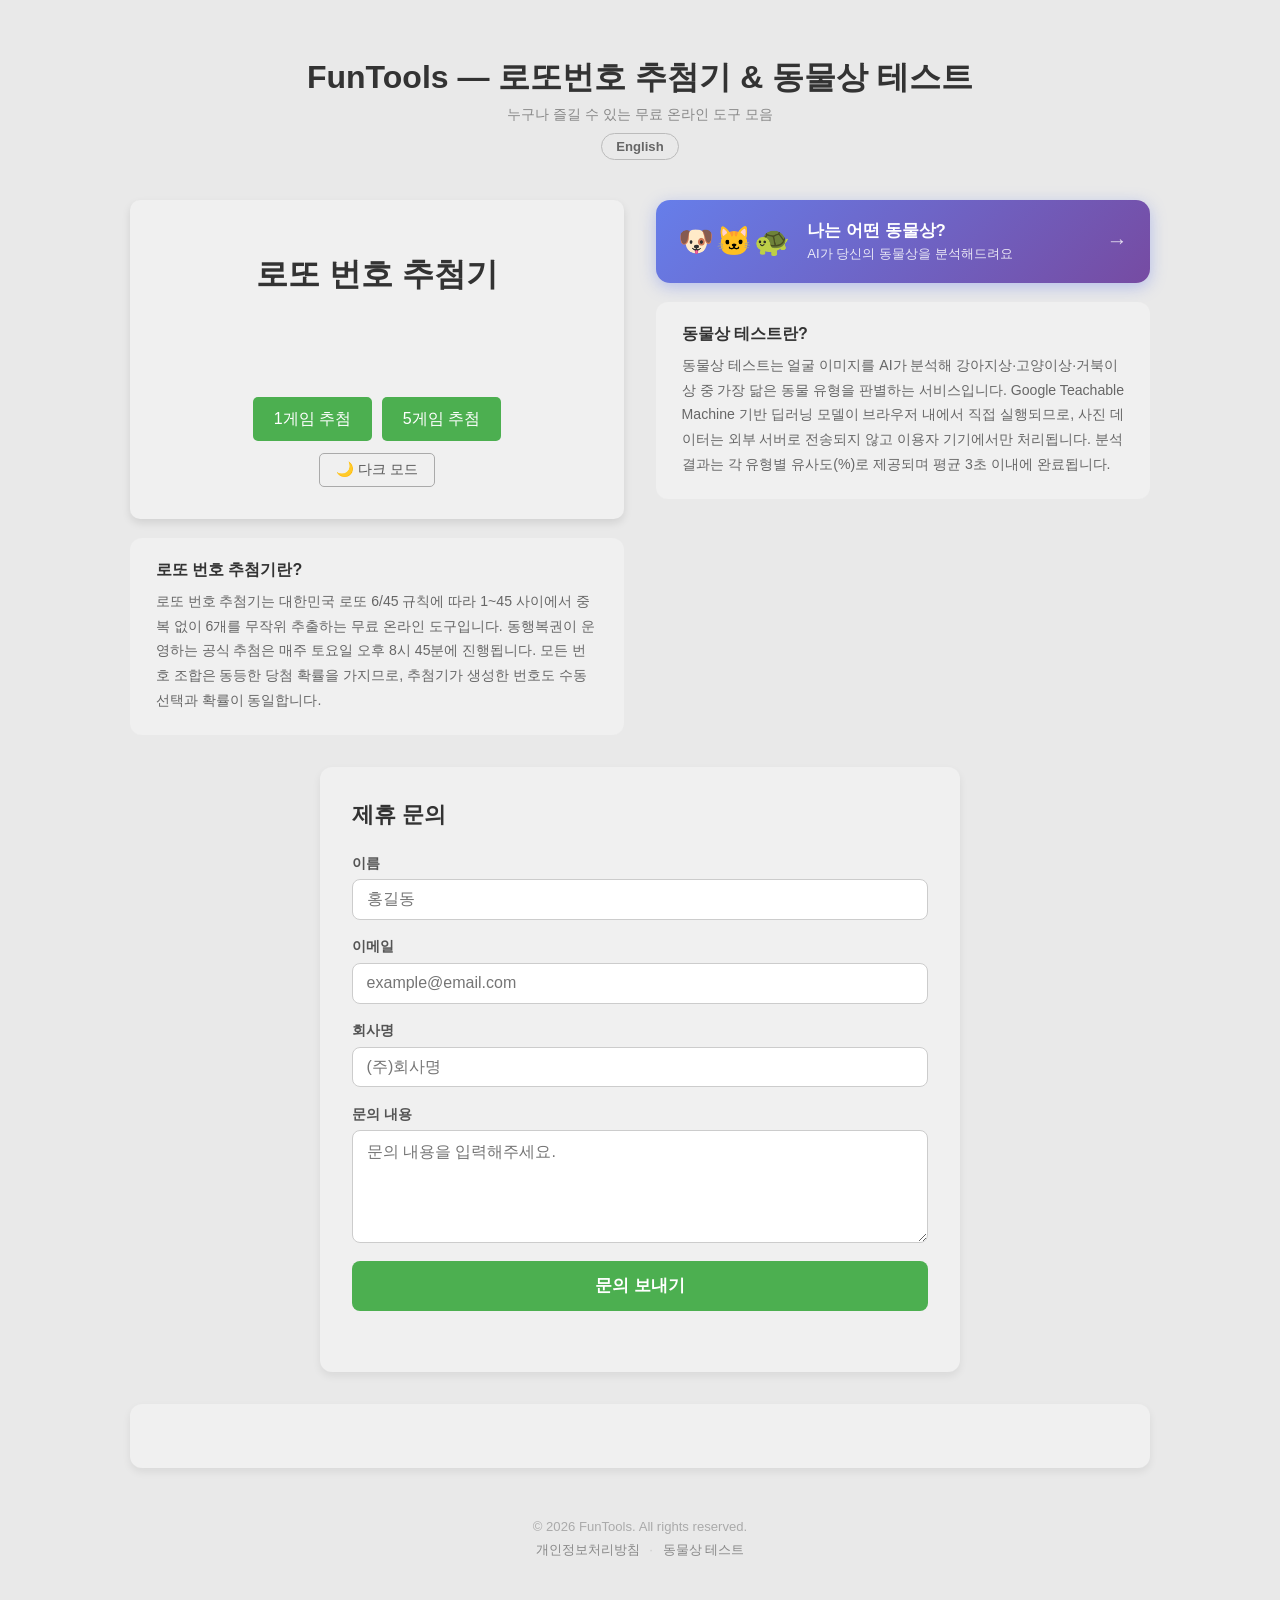
==== commit b9d7c88c: "로또 1/5게임 추첨 기능 추가, 영어 Power Ball 브랜딩, 동물상 13종 확장 및 언어 버그 수정 Co-Authored-By: Claude Sonnet 4.6 <norep" ====
--- a/index.html
+++ b/index.html
@@ -239,11 +239,11 @@
             'form-sending': '전송 중...',
         },
         en: {
-            'page-title': 'FunTools — Lotto Number Generator & Animal Face Test',
-            'site-h1': 'FunTools — Lotto Number Generator & Animal Face Test',
+            'page-title': 'FunTools — Power Ball Generator & Animal Face Test',
+            'site-h1': 'FunTools — Power Ball Generator & Animal Face Test',
             'site-desc': 'A free collection of fun online tools for everyone',
-            'lotto-section-title': 'What is the Lotto Number Generator?',
-            'lotto-section-text': 'The Lotto Number Generator is a free online tool that selects 6 unique numbers from 1–45 following Korea\'s Lotto 6/45 rules. Official draws are held every Saturday at 8:45 PM KST, operated by Dong-haeng Lottery. Every combination has an equal probability, so machine-generated numbers carry the same odds as any hand-picked set.',
+            'lotto-section-title': 'What is the Power Ball Generator?',
+            'lotto-section-text': 'The Power Ball Generator is a free online tool that randomly selects 6 unique numbers from 1–45. Generate 1 game for a quick pick, or draw 5 games at once to cover more combinations. Every number set has an equal probability — machine-generated picks carry the same odds as any hand-chosen set.',
             'animal-banner-title': 'Which Animal Do I Resemble?',
             'animal-banner-sub': 'AI analyzes your animal face type from a photo',
             'animal-section-title': 'What is the Animal Face Test?',
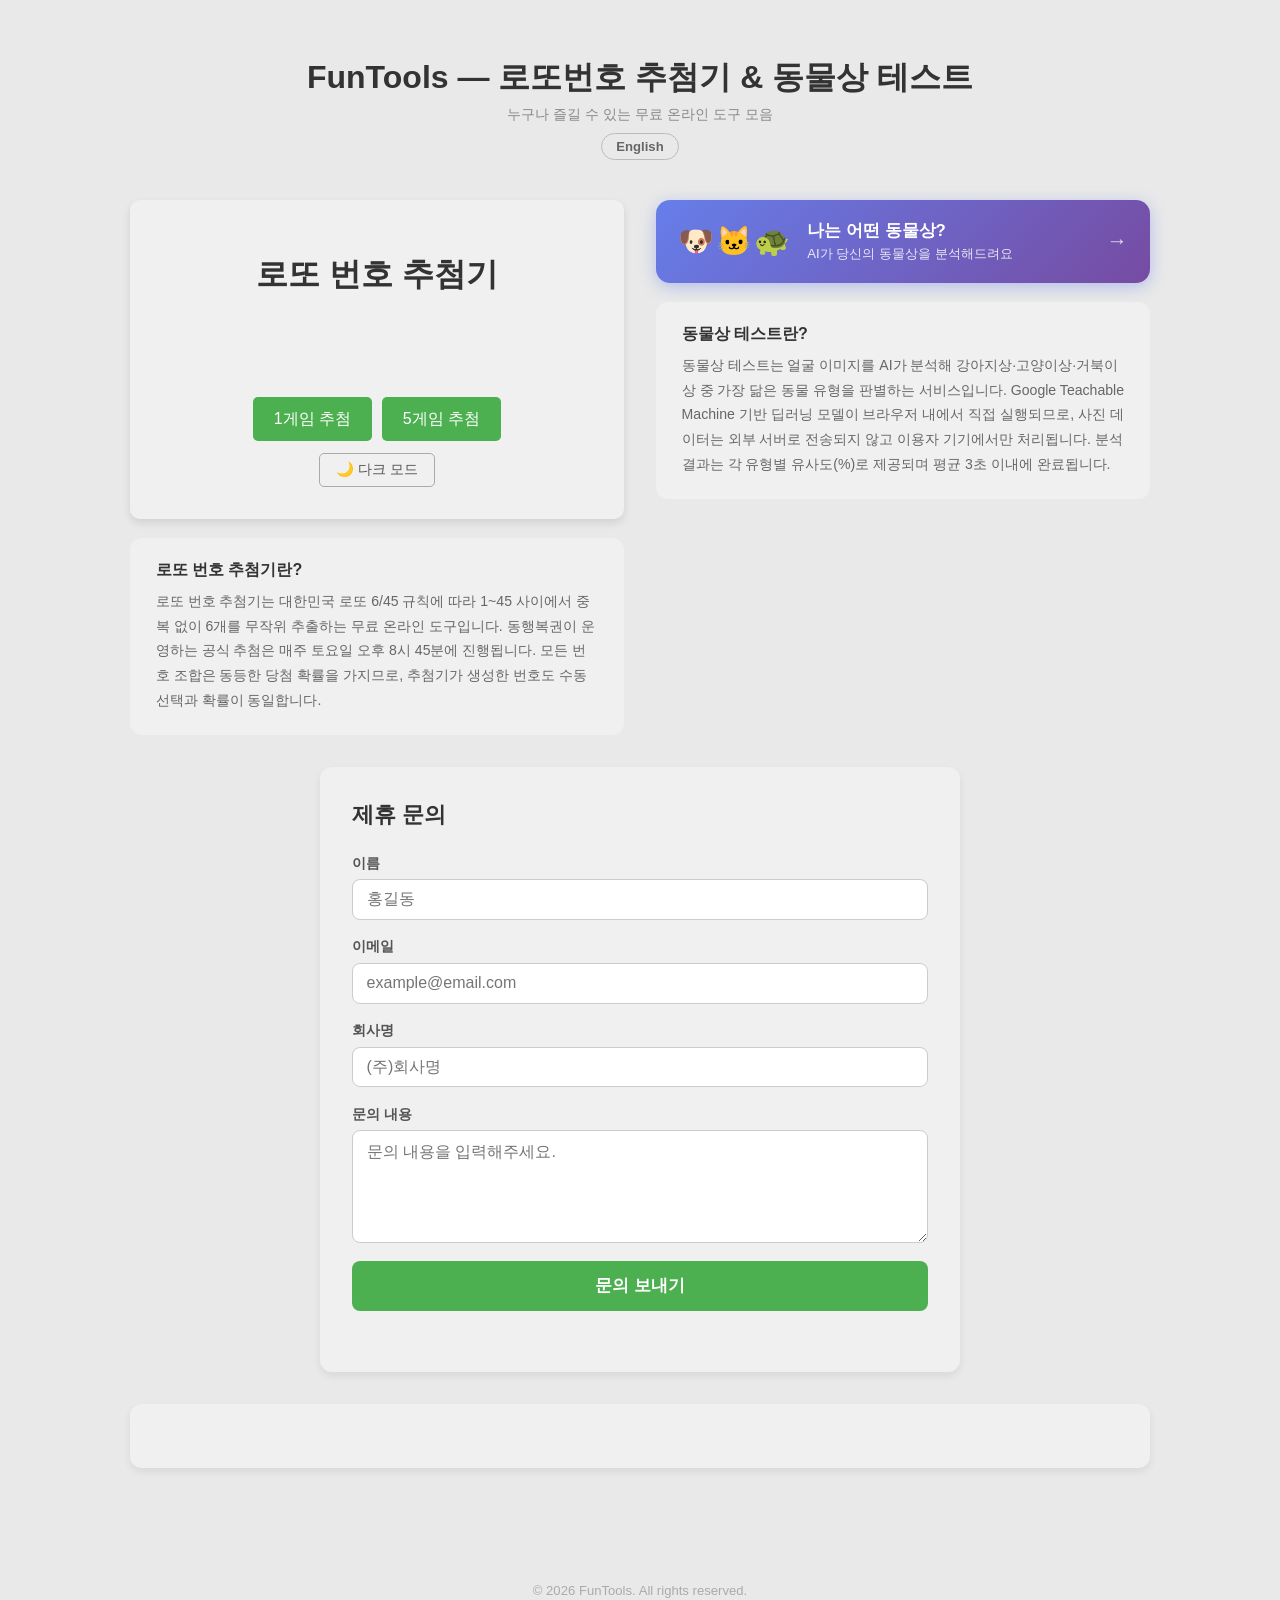
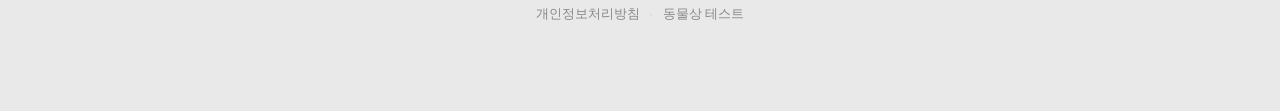
==== commit 53a0105c: "AddToAny 소셜 공유 버튼 추가 (index.html, animal-test.html) Co-Authored-By: Claude Sonnet 4.6 <noreply@anthr" ====
--- a/index.html
+++ b/index.html
@@ -203,6 +203,22 @@
             <noscript>Please enable JavaScript to view the <a href="https://disqus.com/?ref_noscript">comments powered by Disqus.</a></noscript>
         </section>
 
+        <!-- AddToAny BEGIN -->
+        <div class="a2a_kit a2a_kit_size_32 a2a_default_style" style="text-align:center;padding:1rem 0;">
+        <a class="a2a_dd" href="https://www.addtoany.com/share"></a>
+        <a class="a2a_button_facebook"></a>
+        <a class="a2a_button_mastodon"></a>
+        <a class="a2a_button_email"></a>
+        <a class="a2a_button_kakao"></a>
+        <a class="a2a_button_line"></a>
+        <a class="a2a_button_x"></a>
+        <a class="a2a_button_reddit"></a>
+        <a class="a2a_button_twitter"></a>
+        <a class="a2a_button_wechat"></a>
+        </div>
+        <script defer src="https://static.addtoany.com/menu/page.js"></script>
+        <!-- AddToAny END -->
+
         <footer class="site-footer">
             <p>© 2026 FunTools. All rights reserved.</p>
             <nav class="footer-nav">
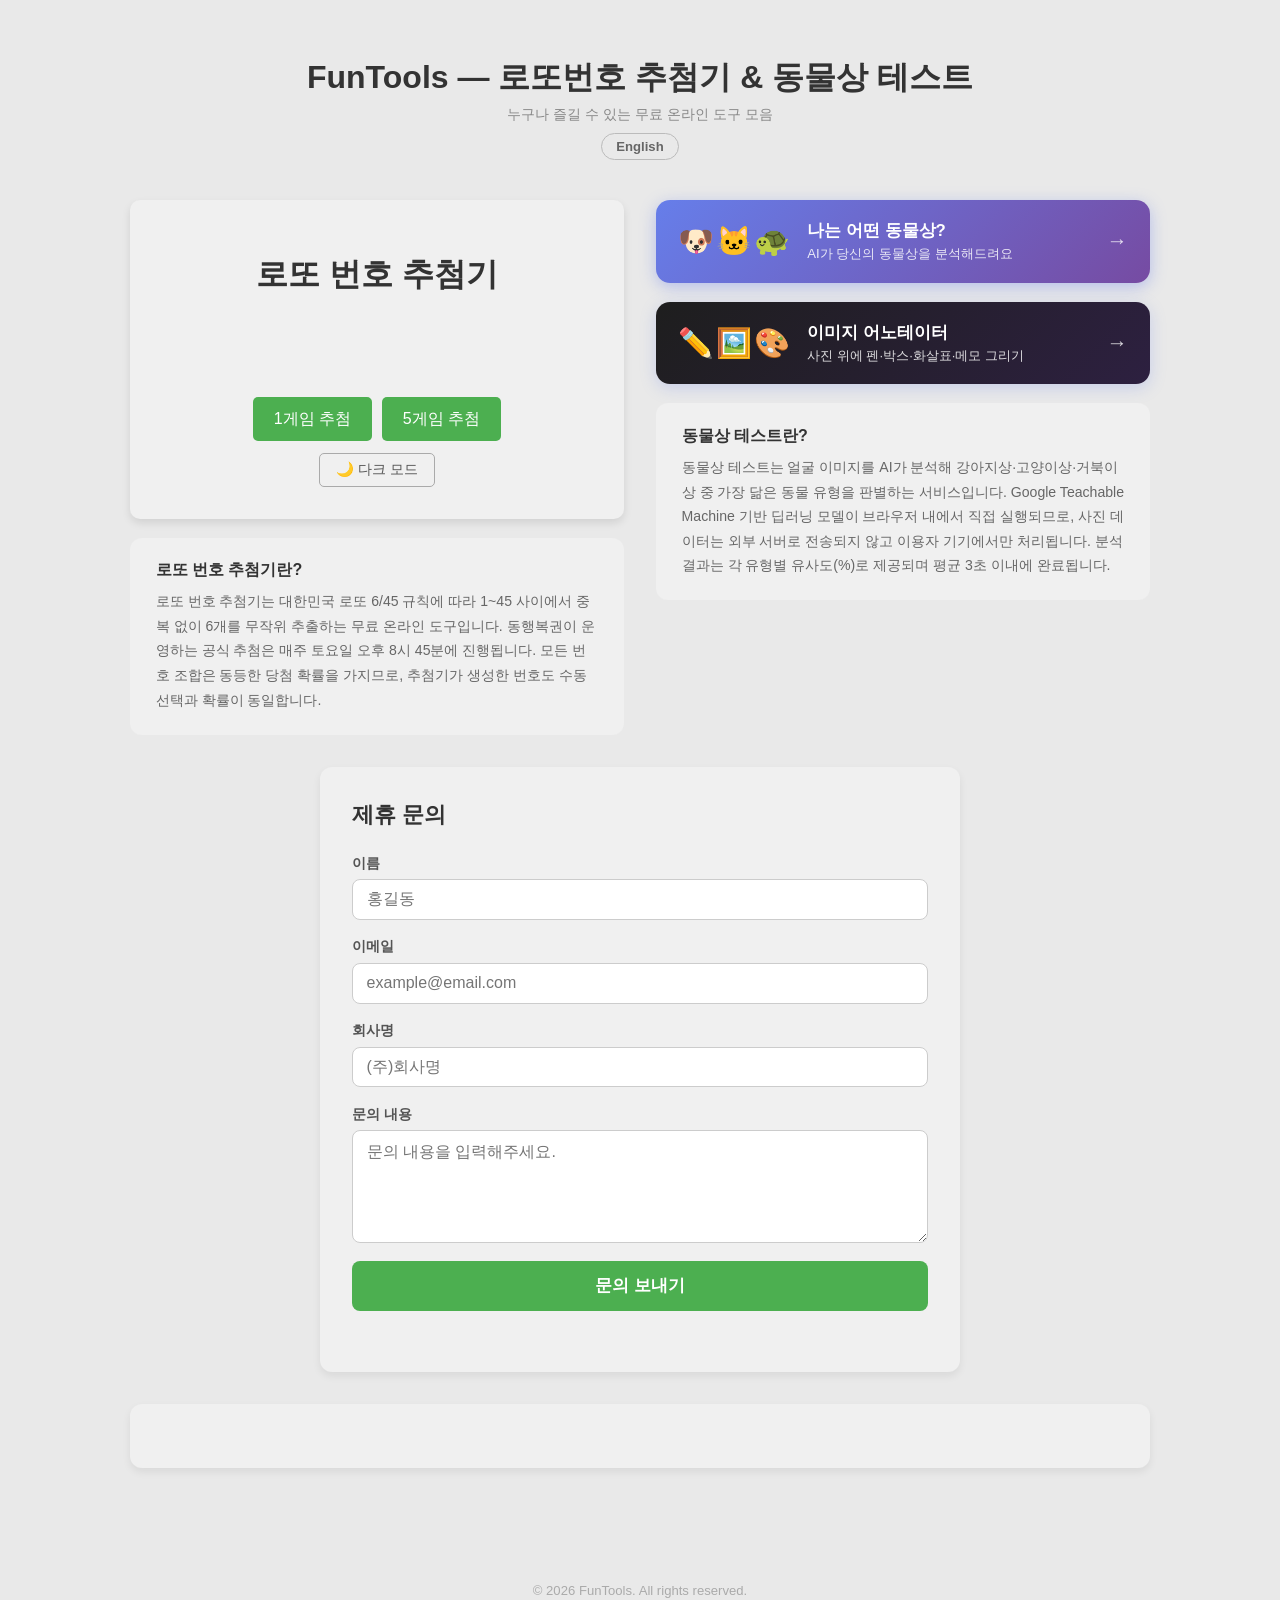
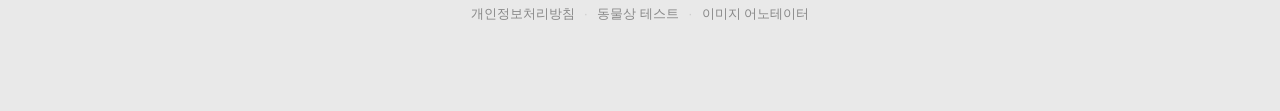
==== commit b5a6cd08: "이미지 어노테이터 페이지 추가, 동물상 하단 네비게이션 버튼 추가 Co-Authored-By: Claude Sonnet 4.6 <noreply@anthropic.com>" ====
--- a/index.html
+++ b/index.html
@@ -23,9 +23,6 @@
     <meta name="theme-color" content="#667eea">
     <!-- Canonical -->
     <link rel="canonical" href="https://hamsterman.sbs/">
-    <!-- hreflang -->
-    <link rel="alternate" hreflang="ko" href="https://hamsterman.sbs/">
-    <link rel="alternate" hreflang="en" href="https://hamsterman.sbs/">
     <link rel="alternate" hreflang="x-default" href="https://hamsterman.sbs/">
     <!-- Open Graph -->
     <meta property="og:type" content="website">
@@ -159,6 +156,14 @@
                     </div>
                     <div class="animal-banner-arrow">→</div>
                 </a>
+                <a href="image-editor.html" class="animal-banner" style="background:linear-gradient(135deg,#1e1e1e,#2d2040);box-shadow:0 4px 16px rgba(102,126,234,0.25)">
+                    <div class="animal-banner-icons">✏️🖼️🎨</div>
+                    <div class="animal-banner-text">
+                        <strong data-i18n="editor-banner-title">이미지 어노테이터</strong>
+                        <span data-i18n="editor-banner-sub">사진 위에 펜·박스·화살표·메모 그리기</span>
+                    </div>
+                    <div class="animal-banner-arrow">→</div>
+                </a>
                 <section class="content-section">
                     <h2 class="section-title" data-i18n="animal-section-title">동물상 테스트란?</h2>
                     <p class="section-text" data-i18n="animal-section-text">동물상 테스트는 사진 한 장으로 내 얼굴이 어떤 동물을 닮았는지 AI가 분석해주는 재미있는 테스트입니다. 강아지상, 고양이상, 거북이상 중 어떤 동물의 특징을 가지고 있는지 확인해보세요. Google Teachable Machine 기술을 활용하여 브라우저에서 직접 이미지를 분석하며, 업로드한 사진은 외부 서버로 전송되지 않아 개인정보가 안전하게 보호됩니다.</p>
@@ -225,6 +230,8 @@
                 <a href="privacy.html" data-i18n="footer-privacy">개인정보처리방침</a>
                 <span>·</span>
                 <a href="animal-test.html" data-i18n="footer-animal">동물상 테스트</a>
+                <span>·</span>
+                <a href="image-editor.html" data-i18n="footer-editor">이미지 어노테이터</a>
             </nav>
         </footer>
 
@@ -243,13 +250,15 @@
             'lotto-section-text': '로또 번호 추첨기는 대한민국 로또 6/45 규칙에 따라 1~45 사이에서 중복 없이 6개를 무작위 추출하는 무료 온라인 도구입니다. 동행복권이 운영하는 공식 추첨은 매주 토요일 오후 8시 45분에 진행됩니다. 모든 번호 조합은 동등한 당첨 확률을 가지므로, 추첨기가 생성한 번호도 수동 선택과 확률이 동일합니다.',
             'animal-banner-title': '나는 어떤 동물상?',
             'animal-banner-sub': 'AI가 당신의 동물상을 분석해드려요',
+            'editor-banner-title': '이미지 어노테이터',
+            'editor-banner-sub': '사진 위에 펜·박스·화살표·메모 그리기',
             'animal-section-title': '동물상 테스트란?',
             'animal-section-text': '동물상 테스트는 얼굴 이미지를 AI가 분석해 강아지상·고양이상·거북이상 중 가장 닮은 동물 유형을 판별하는 서비스입니다. Google Teachable Machine 기반 딥러닝 모델이 브라우저 내에서 직접 실행되므로, 사진 데이터는 외부 서버로 전송되지 않고 이용자 기기에서만 처리됩니다. 분석 결과는 각 유형별 유사도(%)로 제공되며 평균 3초 이내에 완료됩니다.',
             'contact-title': '제휴 문의',
             'label-name': '이름', 'label-email': '이메일', 'label-company': '회사명', 'label-message': '문의 내용',
             'ph-name': '홍길동', 'ph-company': '(주)회사명', 'ph-message': '문의 내용을 입력해주세요.',
             'submit-btn': '문의 보내기',
-            'footer-privacy': '개인정보처리방침', 'footer-animal': '동물상 테스트',
+            'footer-privacy': '개인정보처리방침', 'footer-animal': '동물상 테스트', 'footer-editor': '이미지 어노테이터',
             'form-success': '문의가 접수되었습니다. 감사합니다!',
             'form-error': '전송에 실패했습니다. 다시 시도해주세요.',
             'form-sending': '전송 중...',
@@ -262,13 +271,15 @@
             'lotto-section-text': 'The Power Ball Generator is a free online tool that randomly selects 6 unique numbers from 1–45. Generate 1 game for a quick pick, or draw 5 games at once to cover more combinations. Every number set has an equal probability — machine-generated picks carry the same odds as any hand-chosen set.',
             'animal-banner-title': 'Which Animal Do I Resemble?',
             'animal-banner-sub': 'AI analyzes your animal face type from a photo',
+            'editor-banner-title': 'Image Annotator',
+            'editor-banner-sub': 'Draw pens, boxes, arrows & notes on photos',
             'animal-section-title': 'What is the Animal Face Test?',
             'animal-section-text': 'The Animal Face Test uses a deep learning model (Google Teachable Machine) to classify your face as a Dog, Cat, or Turtle type. All AI inference runs directly in your browser — your photo is never transmitted to any server. Results show a similarity score (%) for each animal type and are ready within an average of 3 seconds.',
             'contact-title': 'Partnership Inquiry',
             'label-name': 'Name', 'label-email': 'Email', 'label-company': 'Company', 'label-message': 'Message',
             'ph-name': 'John Doe', 'ph-company': 'Company Name', 'ph-message': 'Please enter your inquiry.',
             'submit-btn': 'Send Inquiry',
-            'footer-privacy': 'Privacy Policy', 'footer-animal': 'Animal Face Test',
+            'footer-privacy': 'Privacy Policy', 'footer-animal': 'Animal Face Test', 'footer-editor': 'Image Annotator',
             'form-success': 'Your inquiry has been received. Thank you!',
             'form-error': 'Failed to send. Please try again.',
             'form-sending': 'Sending...',
